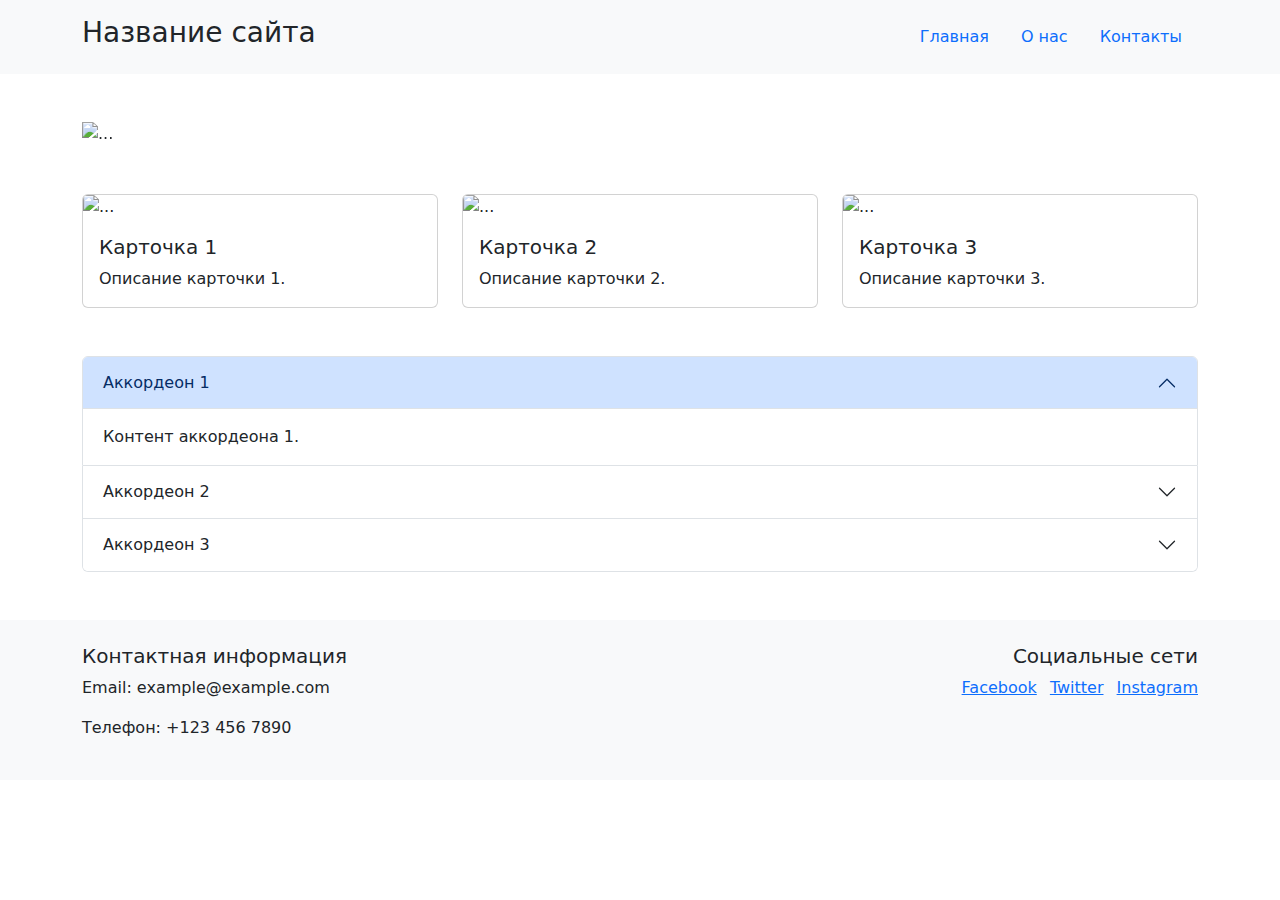
==== VD03_dz.html @ a00cb2b0 "Create VD03_dz.html" ====
<!DOCTYPE html>
<html lang="en">
<head>
    <meta charset="UTF-8">
    <meta name="viewport" content="width=device-width, initial-scale=1.0">
    <title>Пример страницы с Bootstrap</title>
    <link href="https://cdn.jsdelivr.net/npm/bootstrap@5.3.2/dist/css/bootstrap.min.css" rel="stylesheet">
</head>
<body>
    <!-- Шапка сайта -->
    <header class="bg-light py-3">
        <div class="container">
            <div class="d-flex justify-content-between align-items-center">
                <h1 class="h3">Название сайта</h1>
                <nav>
                    <ul class="nav">
                        <li class="nav-item"><a class="nav-link" href="#">Главная</a></li>
                        <li class="nav-item"><a class="nav-link" href="#">О нас</a></li>
                        <li class="nav-item"><a class="nav-link" href="#">Контакты</a></li>
                    </ul>
                </nav>
            </div>
        </div>
    </header>

    <!-- Основной контент -->
    <main class="container my-5">
        <!-- Первая секция: Слайдер -->
        <section class="mb-5">
            <div id="carouselExample" class="carousel slide" data-bs-ride="carousel">
                <div class="carousel-inner">
                    <div class="carousel-item active">
                        <img src="https://via.placeholder.com/800x400" class="d-block w-100" alt="...">
                    </div>
                    <div class="carousel-item">
                        <img src="https://via.placeholder.com/800x400" class="d-block w-100" alt="...">
                    </div>
                    <div class="carousel-item">
                        <img src="https://via.placeholder.com/800x400" class="d-block w-100" alt="...">
                    </div>
                </div>
                <button class="carousel-control-prev" type="button" data-bs-target="#carouselExample" data-bs-slide="prev">
                    <span class="carousel-control-prev-icon" aria-hidden="true"></span>
                    <span class="visually-hidden">Previous</span>
                </button>
                <button class="carousel-control-next" type="button" data-bs-target="#carouselExample" data-bs-slide="next">
                    <span class="carousel-control-next-icon" aria-hidden="true"></span>
                    <span class="visually-hidden">Next</span>
                </button>
            </div>
        </section>

        <!-- Вторая секция: Карточки -->
        <section class="mb-5">
            <div class="row row-cols-1 row-cols-md-3 g-4">
                <div class="col">
                    <div class="card">
                        <img src="https://via.placeholder.com/300x200" class="card-img-top" alt="...">
                        <div class="card-body">
                            <h5 class="card-title">Карточка 1</h5>
                            <p class="card-text">Описание карточки 1.</p>
                        </div>
                    </div>
                </div>
                <div class="col">
                    <div class="card">
                        <img src="https://via.placeholder.com/300x200" class="card-img-top" alt="...">
                        <div class="card-body">
                            <h5 class="card-title">Карточка 2</h5>
                            <p class="card-text">Описание карточки 2.</p>
                        </div>
                    </div>
                </div>
                <div class="col">
                    <div class="card">
                        <img src="https://via.placeholder.com/300x200" class="card-img-top" alt="...">
                        <div class="card-body">
                            <h5 class="card-title">Карточка 3</h5>
                            <p class="card-text">Описание карточки 3.</p>
                        </div>
                    </div>
                </div>
            </div>
        </section>

        <!-- Третья секция: Аккордеон -->
        <section>
            <div class="accordion" id="accordionExample">
                <div class="accordion-item">
                    <h2 class="accordion-header" id="headingOne">
                        <button class="accordion-button" type="button" data-bs-toggle="collapse" data-bs-target="#collapseOne" aria-expanded="true" aria-controls="collapseOne">
                            Аккордеон 1
                        </button>
                    </h2>
                    <div id="collapseOne" class="accordion-collapse collapse show" aria-labelledby="headingOne" data-bs-parent="#accordionExample">
                        <div class="accordion-body">
                            Контент аккордеона 1.
                        </div>
                    </div>
                </div>
                <div class="accordion-item">
                    <h2 class="accordion-header" id="headingTwo">
                        <button class="accordion-button collapsed" type="button" data-bs-toggle="collapse" data-bs-target="#collapseTwo" aria-expanded="false" aria-controls="collapseTwo">
                            Аккордеон 2
                        </button>
                    </h2>
                    <div id="collapseTwo" class="accordion-collapse collapse" aria-labelledby="headingTwo" data-bs-parent="#accordionExample">
                        <div class="accordion-body">
                            Контент аккордеона 2.
                        </div>
                        </div>
                </div>
                <div class="accordion-item">
                    <h2 class="accordion-header" id="headingThree">
                        <button class="accordion-button collapsed" type="button" data-bs-toggle="collapse" data-bs-target="#collapseThree" aria-expanded="false" aria-controls="collapseThree">
                            Аккордеон 3
                        </button>
                    </h2>
                    <div id="collapseThree" class="accordion-collapse collapse" aria-labelledby="headingThree" data-bs-parent="#accordionExample">
                        <div class="accordion-body">
                            Контент аккордеона 3.
                        </div>
                    </div>
                </div>
            </div>
        </section>
    </main>

    <!-- Футер -->
    <footer class="bg-light py-4">
        <div class="container">
            <div class="row">
                <div class="col-md-6">
                    <h5>Контактная информация</h5>
                    <p>Email: example@example.com</p>
                    <p>Телефон: +123 456 7890</p>
                </div>
                <div class="col-md-6 text-md-end">
                    <h5>Социальные сети</h5>
                    <a href="#" class="me-2">Facebook</a>
                    <a href="#" class="me-2">Twitter</a>
                    <a href="#">Instagram</a>
                </div>
            </div>
        </div>
    </footer>

    <script src="https://cdn.jsdelivr.net/npm/bootstrap@5.3.2/dist/js/bootstrap.bundle.min.js"></script>
</body>
</html>
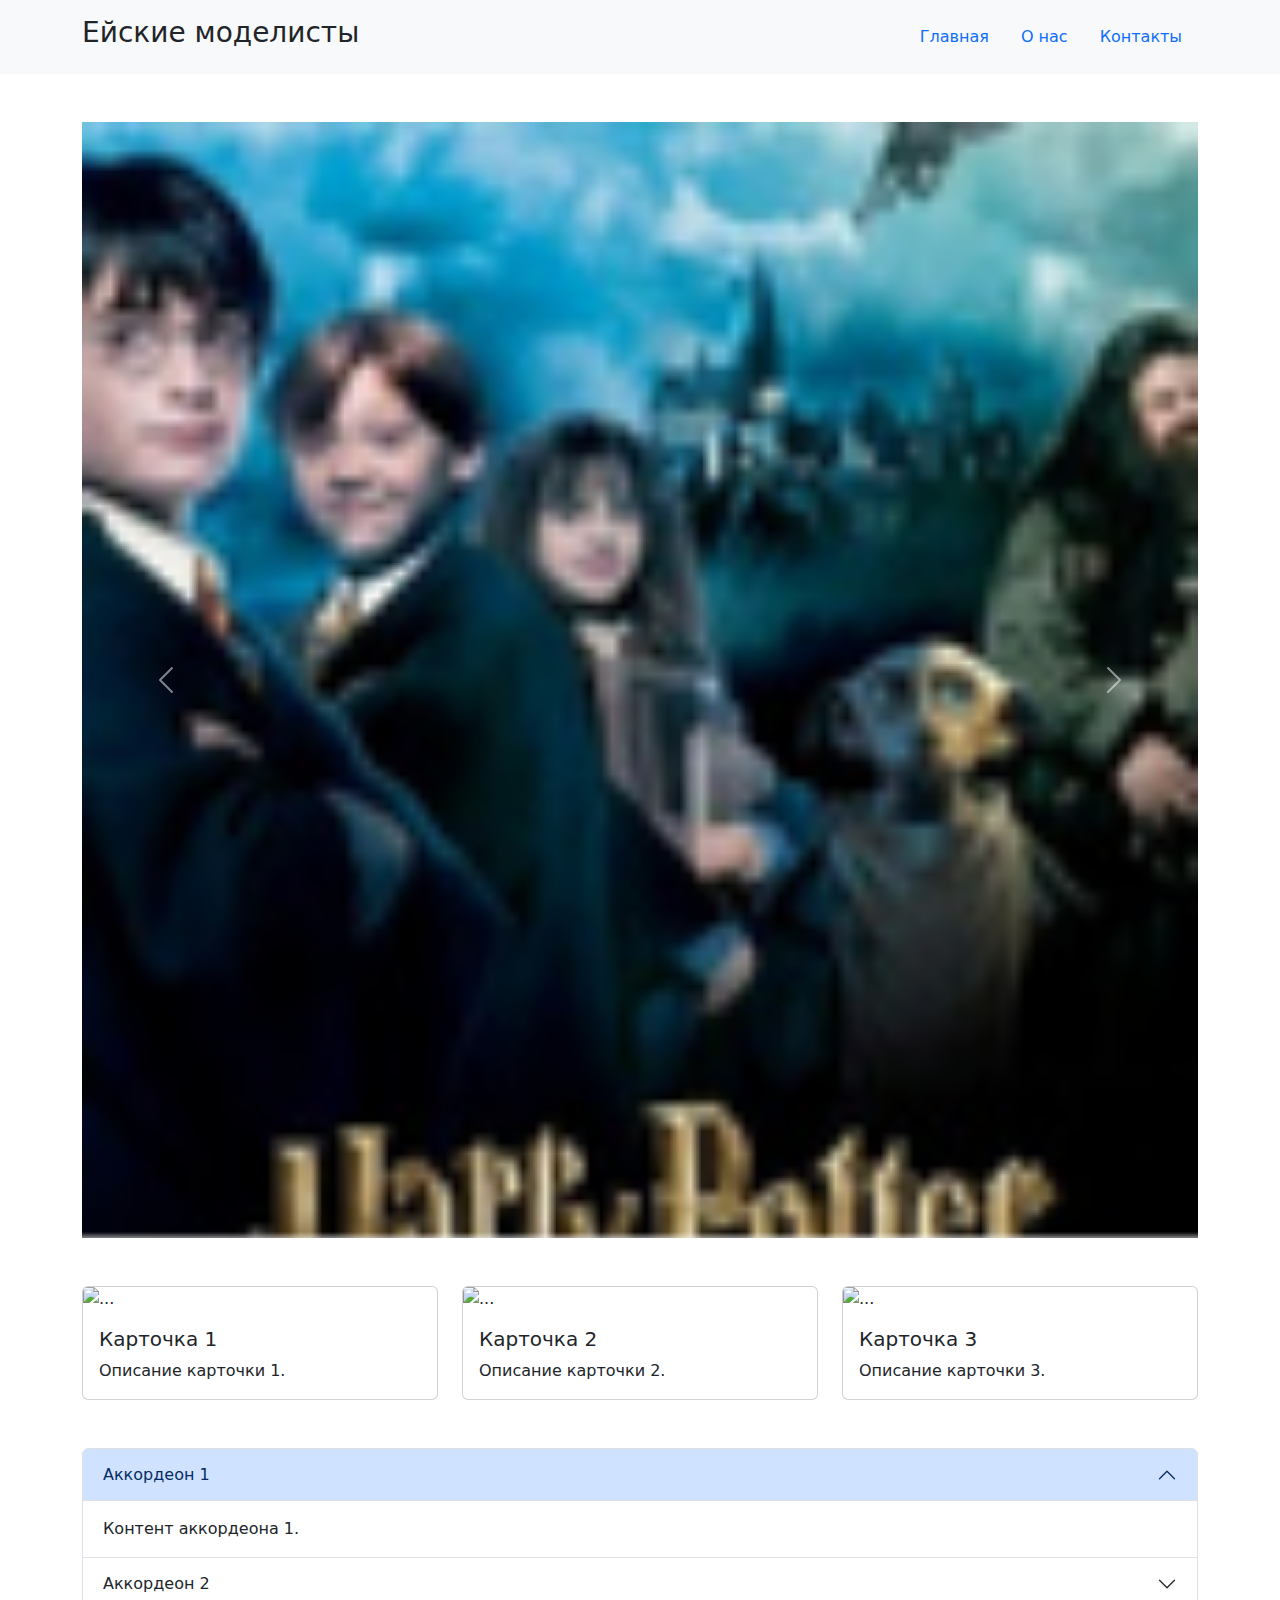
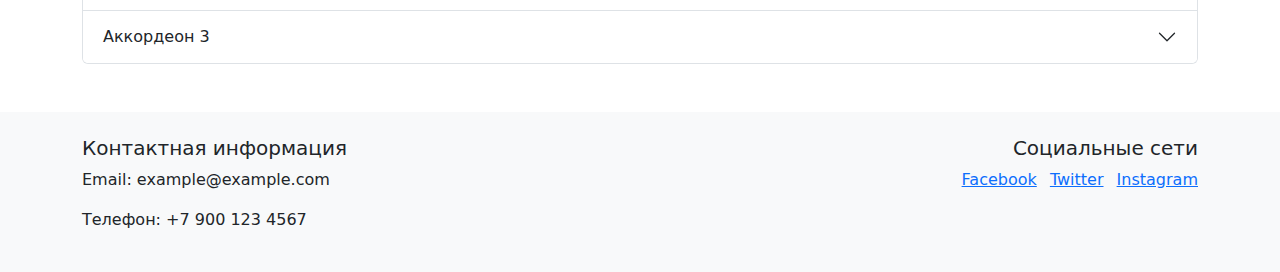
==== commit 8dc54661: "Update VD03_dz.html" ====
--- a/VD03_dz.html
+++ b/VD03_dz.html
@@ -3,7 +3,7 @@
 <head>
     <meta charset="UTF-8">
     <meta name="viewport" content="width=device-width, initial-scale=1.0">
-    <title>Пример страницы с Bootstrap</title>
+    <title>Страница "Ейские моделисты"</title>
     <link href="https://cdn.jsdelivr.net/npm/bootstrap@5.3.2/dist/css/bootstrap.min.css" rel="stylesheet">
 </head>
 <body>
@@ -11,7 +11,7 @@
     <header class="bg-light py-3">
         <div class="container">
             <div class="d-flex justify-content-between align-items-center">
-                <h1 class="h3">Название сайта</h1>
+                <h1 class="h3">Ейские моделисты</h1>
                 <nav>
                     <ul class="nav">
                         <li class="nav-item"><a class="nav-link" href="#">Главная</a></li>
@@ -30,13 +30,13 @@
             <div id="carouselExample" class="carousel slide" data-bs-ride="carousel">
                 <div class="carousel-inner">
                     <div class="carousel-item active">
-                        <img src="https://via.placeholder.com/800x400" class="d-block w-100" alt="...">
+                        <img src="11.jpg" class="d-block w-100" alt="...">
                     </div>
                     <div class="carousel-item">
-                        <img src="https://via.placeholder.com/800x400" class="d-block w-100" alt="...">
+                        <img src="https://via.placeholder.com/600x300" class="d-block w-100" alt="...">
                     </div>
                     <div class="carousel-item">
-                        <img src="https://via.placeholder.com/800x400" class="d-block w-100" alt="...">
+                        <img src="https://via.placeholder.com/600x300" class="d-block w-100" alt="...">
                     </div>
                 </div>
                 <button class="carousel-control-prev" type="button" data-bs-target="#carouselExample" data-bs-slide="prev">
@@ -133,7 +133,7 @@
                 <div class="col-md-6">
                     <h5>Контактная информация</h5>
                     <p>Email: example@example.com</p>
-                    <p>Телефон: +123 456 7890</p>
+                    <p>Телефон: +7 900 123 4567</p>
                 </div>
                 <div class="col-md-6 text-md-end">
                     <h5>Социальные сети</h5>
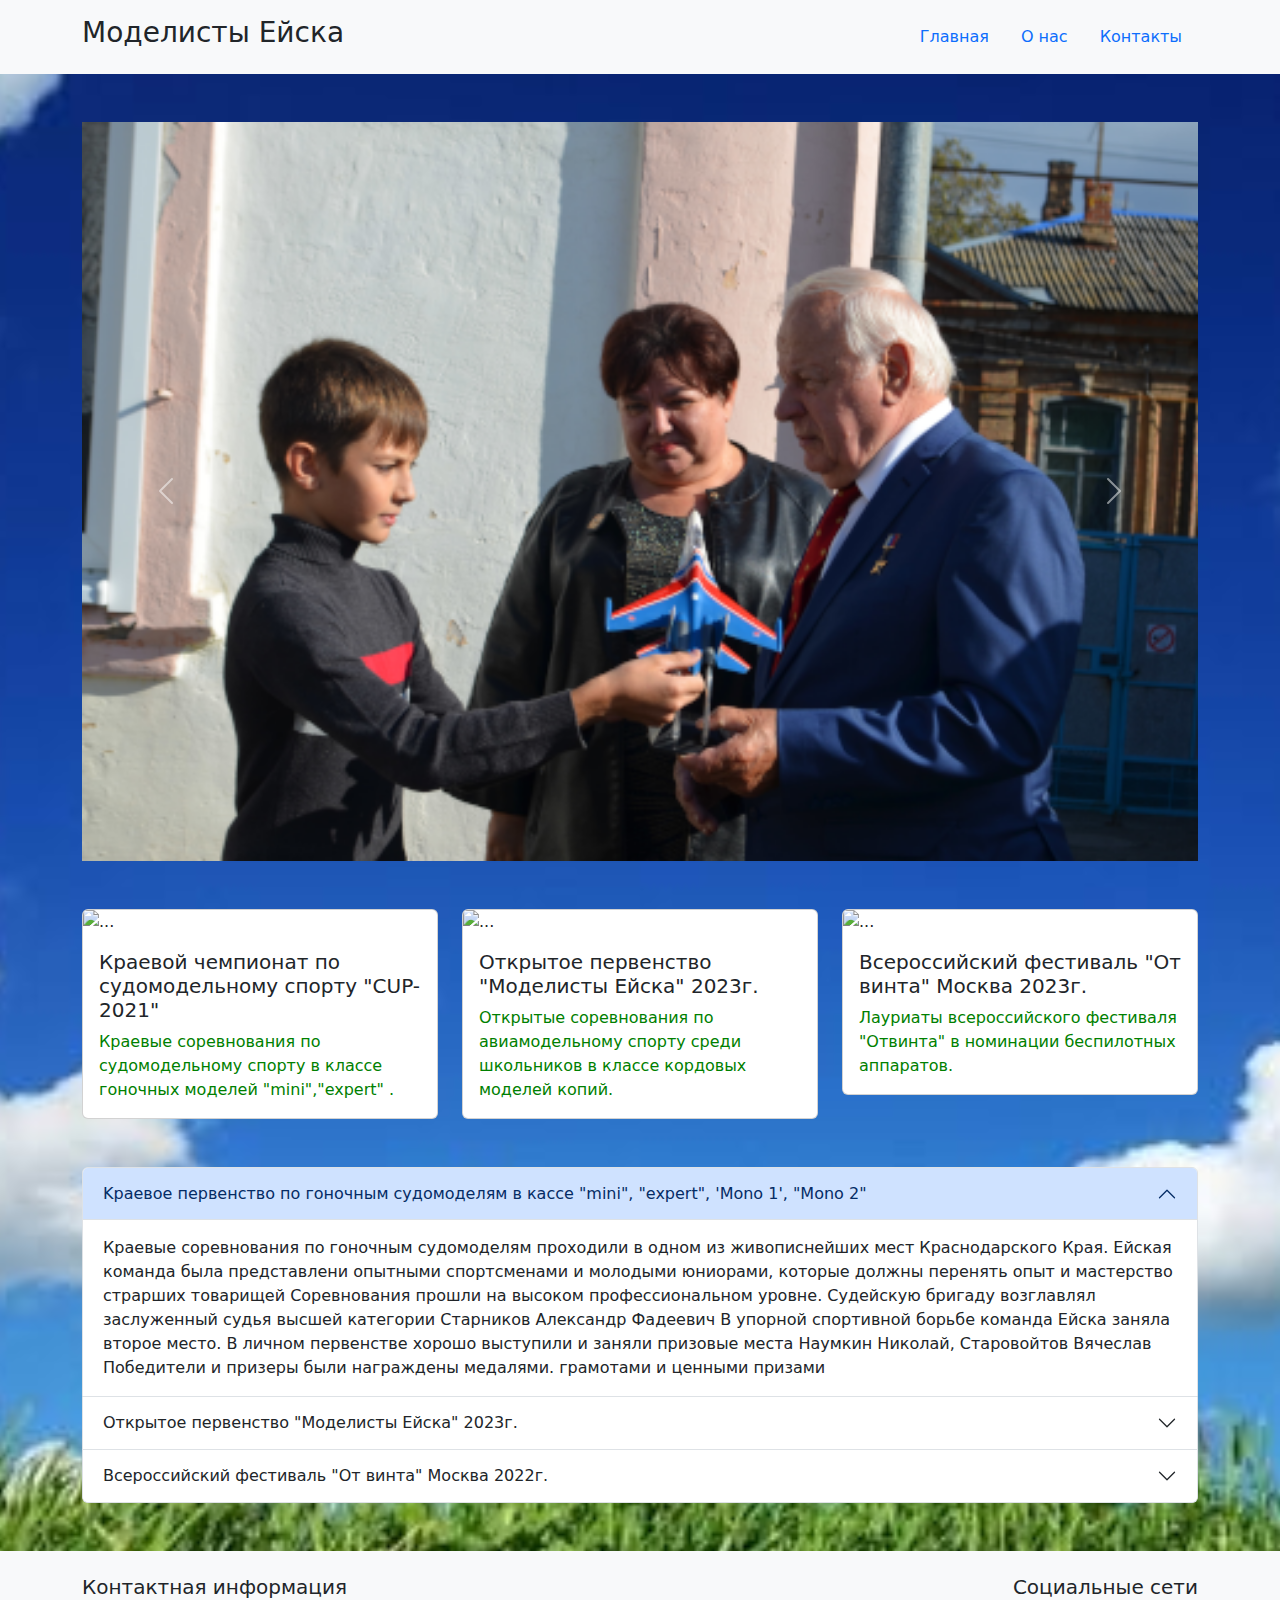
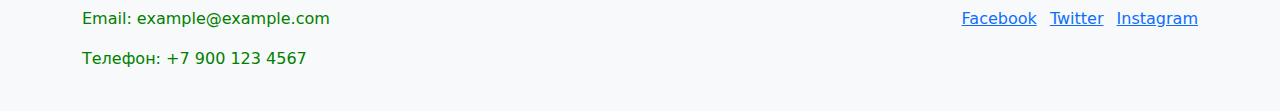
==== commit b25d2cf8: "my first  html" ====
--- a/VD03_dz.html
+++ b/VD03_dz.html
@@ -4,14 +4,16 @@
     <meta charset="UTF-8">
     <meta name="viewport" content="width=device-width, initial-scale=1.0">
     <title>Страница "Ейские моделисты"</title>
+
     <link href="https://cdn.jsdelivr.net/npm/bootstrap@5.3.2/dist/css/bootstrap.min.css" rel="stylesheet">
+    <link rel="stylesheet" href="style.css">
 </head>
 <body>
     <!-- Шапка сайта -->
     <header class="bg-light py-3">
         <div class="container">
             <div class="d-flex justify-content-between align-items-center">
-                <h1 class="h3">Ейские моделисты</h1>
+                <h1 class="h3">Моделисты Ейска</h1>
                 <nav>
                     <ul class="nav">
                         <li class="nav-item"><a class="nav-link" href="#">Главная</a></li>
@@ -30,13 +32,25 @@
             <div id="carouselExample" class="carousel slide" data-bs-ride="carousel">
                 <div class="carousel-inner">
                     <div class="carousel-item active">
-                        <img src="11.jpg" class="d-block w-100" alt="...">
+                        <img src="../static/m1.png" class="d-block w-100" alt="...">
                     </div>
                     <div class="carousel-item">
-                        <img src="https://via.placeholder.com/600x300" class="d-block w-100" alt="...">
+                        <img src="../static/m2.jpg" class="d-block w-100" alt="...">
                     </div>
                     <div class="carousel-item">
-                        <img src="https://via.placeholder.com/600x300" class="d-block w-100" alt="...">
+                        <img src="../static/m3.jpg" class="d-block w-100" alt="...">
+                    </div>
+                    <div class="carousel-item">
+                        <img src="../static/m4.jpg" class="d-block w-100" alt="...">
+                    </div>
+                    <div class="carousel-item">
+                        <img src="../static/m5.jpg" class="d-block w-100" alt="...">
+                    </div>
+                    <div class="carousel-item">
+                        <img src="../static/m6.jpg" class="d-block w-100" alt="...">
+                    </div>
+                    <div class="carousel-item">
+                        <img src="../static/m7.jpg" class="d-block w-100" alt="...">
                     </div>
                 </div>
                 <button class="carousel-control-prev" type="button" data-bs-target="#carouselExample" data-bs-slide="prev">
@@ -55,28 +69,28 @@
             <div class="row row-cols-1 row-cols-md-3 g-4">
                 <div class="col">
                     <div class="card">
-                        <img src="https://via.placeholder.com/300x200" class="card-img-top" alt="...">
+                        <img src="../static/m11.jpg" class="card-img-top" alt="...">
                         <div class="card-body">
-                            <h5 class="card-title">Карточка 1</h5>
-                            <p class="card-text">Описание карточки 1.</p>
+                            <h5 class="card-title">Краевой чемпионат по судомодельному спорту "CUP-2021"</h5>
+                            <p class="card-text">Краевые соревнования по судомодельному спорту в классе гоночных моделей "mini","expert" .</p>
                         </div>
                     </div>
                 </div>
                 <div class="col">
                     <div class="card">
-                        <img src="https://via.placeholder.com/300x200" class="card-img-top" alt="...">
+                        <img src="../static/m22.jpg" class="card-img-top" alt="...">
                         <div class="card-body">
-                            <h5 class="card-title">Карточка 2</h5>
-                            <p class="card-text">Описание карточки 2.</p>
+                            <h5 class="card-title">Открытое первенство "Моделисты Ейска" 2023г.</h5>
+                            <p class="card-text">Открытые соревнования  по авиамодельному спорту среди школьников в классе кордовых моделей копий.</p>
                         </div>
                     </div>
                 </div>
                 <div class="col">
                     <div class="card">
-                        <img src="https://via.placeholder.com/300x200" class="card-img-top" alt="...">
+                        <img src="../static/m33.jpg" class="card-img-top" alt="...">
                         <div class="card-body">
-                            <h5 class="card-title">Карточка 3</h5>
-                            <p class="card-text">Описание карточки 3.</p>
+                            <h5 class="card-title">Всероссийский фестиваль "От винта" Москва 2023г.</h5>
+                            <p class="card-text">Лауриаты всероссийского фестиваля "Отвинта" в номинации беспилотных аппаратов.</p>
                         </div>
                     </div>
                 </div>
@@ -89,36 +103,48 @@
                 <div class="accordion-item">
                     <h2 class="accordion-header" id="headingOne">
                         <button class="accordion-button" type="button" data-bs-toggle="collapse" data-bs-target="#collapseOne" aria-expanded="true" aria-controls="collapseOne">
-                            Аккордеон 1
+                            Kраевое первенство по гоночным судомоделям  в кассе "mini", "expert", 'Mono 1', "Mono 2"
                         </button>
                     </h2>
                     <div id="collapseOne" class="accordion-collapse collapse show" aria-labelledby="headingOne" data-bs-parent="#accordionExample">
                         <div class="accordion-body">
-                            Контент аккордеона 1.
+                            Краевые соревнования  по гоночным судомоделям проходили  в одном из живописнейших мест Краснодарского Края.
+                             Ейская команда была представлени   опытными спортсменами  и молодыми юниорами,  которые должны перенять опыт  и мастерство страрших товарищей
+                            Соревнования прошли на высоком профессиональном уровне. Судейскую бригаду  возглавлял заслуженный судья высшей категории Старников Александр Фадеевич
+                             В упорной спортивной борьбе команда  Ейска заняла второе место. В личном первенстве  хорошо выступили и заняли призовые места  Наумкин Николай, Старовойтов Вячеслав
+                             Победители и призеры были награждены медалями. грамотами и ценными призами
+
                         </div>
                     </div>
                 </div>
                 <div class="accordion-item">
                     <h2 class="accordion-header" id="headingTwo">
                         <button class="accordion-button collapsed" type="button" data-bs-toggle="collapse" data-bs-target="#collapseTwo" aria-expanded="false" aria-controls="collapseTwo">
-                            Аккордеон 2
+                            Открытое первенство "Моделисты Ейска" 2023г.
                         </button>
                     </h2>
                     <div id="collapseTwo" class="accordion-collapse collapse" aria-labelledby="headingTwo" data-bs-parent="#accordionExample">
                         <div class="accordion-body">
-                            Контент аккордеона 2.
+                            Открытое первенство "Моделисты Ейска" проводилось среди школьников младшего и среднего возрастав классе кордовых моделей копий. В этих соревнования приняли участие воспитанники
+                            разных обьединенний технического творчества. На соревнованиях были представлены облегченные контурные модели копии знаменитых отечественных самолетов.
+                            Ребята построили их своими руками и освоили их пилотирование. Лучшим пилотом стал воспитанник ЕСЮТ Наумкин Николай, тренер и наставник  Бортников С.В.
+                            Николай выступал с моделью копией "Як-18п" с двигателем 3,5 см3 Два других места заняли воспитаники авиамодельного клуба ДОСААФ г.Ейска Владимир Мирны
+                             и Старовойтов Вячеслав , тренер и наставник заслуженный мастер спрорта Владивостоков А.О.
                         </div>
                         </div>
                 </div>
                 <div class="accordion-item">
                     <h2 class="accordion-header" id="headingThree">
                         <button class="accordion-button collapsed" type="button" data-bs-toggle="collapse" data-bs-target="#collapseThree" aria-expanded="false" aria-controls="collapseThree">
-                            Аккордеон 3
+                            Всероссийский фестиваль "От винта" Москва 2022г.
                         </button>
                     </h2>
                     <div id="collapseThree" class="accordion-collapse collapse" aria-labelledby="headingThree" data-bs-parent="#accordionExample">
                         <div class="accordion-body">
-                            Контент аккордеона 3.
+                            На Всероссийский фестиваль "От винта" проходивший Москве, в май 2022г после многочисленных региональных отборов
+                            были приглашены  учавствовать два наших воспитанныки  Ейской СЮТ Старовойтов  Максим  и  Геннадий Соловьев. На фестиваль они представили
+                            свои работы : автономный ныряющий робот-помошник водолаза и летающий гибрид планера - коптера. Работы  были достойно оценены и их юнные
+                            конструкторы  были в числе лакриатов. Они были удостоины почетными грамотами и путевками в ммммолодежный лагерь  "Орленок"
                         </div>
                     </div>
                 </div>
--- a/style.css
+++ b/style.css
@@ -0,0 +1,12 @@
+
+body {
+
+    background-image: url('sky.jpg');
+    background-size: cover;
+    background-position: center;
+
+}
+
+p {
+  color: green;
+}
